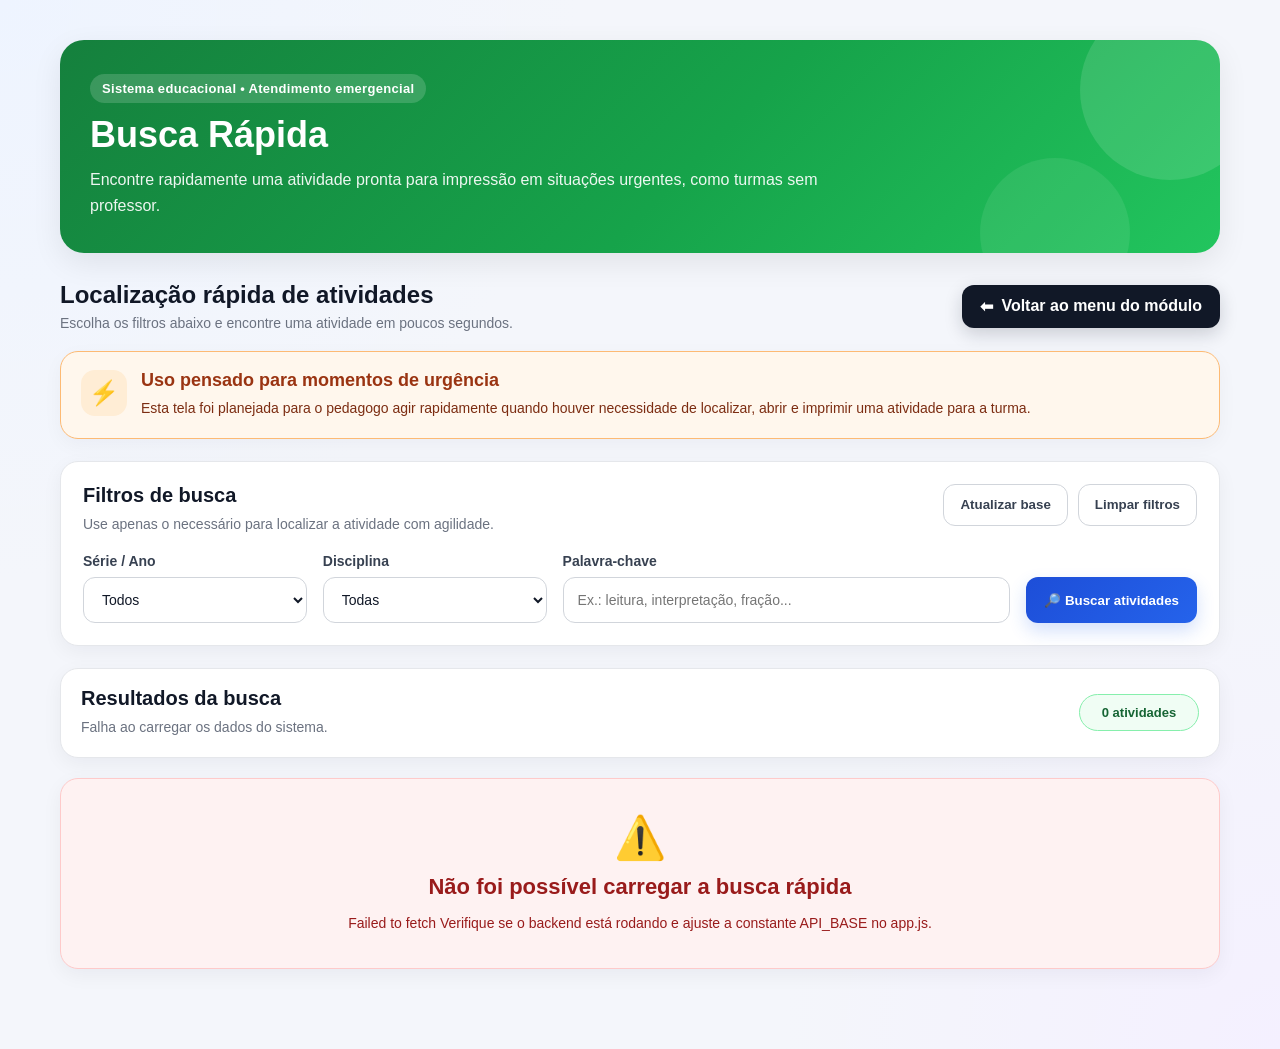
==== busca_rapida/index.html @ accc4c0e "Adiciona tela de busca rapida no sistema de Atividades Escolares" ====
<!DOCTYPE html>
<html lang="pt-BR">
<head>
  <meta charset="UTF-8" />
  <meta name="viewport" content="width=device-width, initial-scale=1.0" />
  <title>Busca Rápida - Atividades Escolares</title>
  <link rel="stylesheet" href="./style.css" />
</head>
<body>
  <div class="container">
    <section class="hero">
      <div class="hero-conteudo">
        <div class="hero-tag">Sistema educacional • Atendimento emergencial</div>
        <h1>Busca Rápida</h1>
        <p>
          Encontre rapidamente uma atividade pronta para impressão em situações
          urgentes, como turmas sem professor.
        </p>
      </div>
    </section>

    <div class="topbar">
      <div>
        <h2>Localização rápida de atividades</h2>
        <p>Escolha os filtros abaixo e encontre uma atividade em poucos segundos.</p>
      </div>

      <a class="btn-voltar" href="../index.html">
        <span>⬅</span>
        <span>Voltar ao menu do módulo</span>
      </a>
    </div>

    <section class="alerta-box">
      <div class="alerta-icone">⚡</div>
      <div>
        <h3>Uso pensado para momentos de urgência</h3>
        <p>
          Esta tela foi planejada para o pedagogo agir rapidamente quando houver
          necessidade de localizar, abrir e imprimir uma atividade para a turma.
        </p>
      </div>
    </section>

    <section class="filtros-card">
      <div class="filtros-header">
        <div>
          <h3>Filtros de busca</h3>
          <p>Use apenas o necessário para localizar a atividade com agilidade.</p>
        </div>

        <div class="filtros-acoes-topo">
          <button id="btnAtualizarBase" class="btn-secundario" type="button">
            Atualizar base
          </button>
          <button id="btnLimpar" class="btn-secundario" type="button">
            Limpar filtros
          </button>
        </div>
      </div>

      <form id="formBusca" class="filtros-grid">
        <div class="campo">
          <label for="serieAno">Série / Ano</label>
          <select id="serieAno" name="serieAno">
            <option value="">Todos</option>
          </select>
        </div>

        <div class="campo">
          <label for="disciplina">Disciplina</label>
          <select id="disciplina" name="disciplina">
            <option value="">Todas</option>
          </select>
        </div>

        <div class="campo campo-chave">
          <label for="palavraChave">Palavra-chave</label>
          <input
            type="text"
            id="palavraChave"
            name="palavraChave"
            placeholder="Ex.: leitura, interpretação, fração..."
          />
        </div>

        <div class="acoes-busca">
          <button id="btnBuscar" class="btn-primario" type="submit">
            🔎 Buscar atividades
          </button>
        </div>
      </form>
    </section>

    <section class="painel-status">
      <div class="status-esquerda">
        <h3>Resultados da busca</h3>
        <p id="textoResumo">Carregando dados do sistema...</p>
      </div>

      <div class="status-direita">
        <span id="badgeQuantidade" class="badge-quantidade">0 atividades</span>
      </div>
    </section>

    <section id="areaCarregando" class="carregando">
      <div class="spinner"></div>
      <p id="textoCarregando">Carregando atividades...</p>
    </section>

    <section id="areaErro" class="erro-box hidden">
      <div class="erro-icone">⚠️</div>
      <div>
        <h3>Não foi possível carregar a busca rápida</h3>
        <p id="textoErro">
          Verifique se o backend está no ar e se a URL da API está correta.
        </p>
      </div>
    </section>

    <section id="areaVazia" class="estado-vazio hidden">
      <div class="estado-vazio-icone">📄</div>
      <h3>Nenhuma atividade encontrada</h3>
      <p>Tente alterar os filtros para ampliar a busca.</p>
    </section>

    <section id="listaResultados" class="resultados-grid hidden"></section>
  </div>

  <script src="./app.js"></script>
</body>
</html>
---- busca_rapida/style.css ----
* {
  box-sizing: border-box;
}

:root {
  --bg: #f4f6fb;
  --card: #ffffff;
  --text: #1f2937;
  --muted: #6b7280;
  --border: #e5e7eb;
  --primary: #2563eb;
  --primary-dark: #1d4ed8;
  --primary-soft: #eff6ff;
  --success-soft: #f0fdf4;
  --success-border: #86efac;
  --warning-soft: #fff7ed;
  --warning-border: #fdba74;
  --danger-soft: #fef2f2;
  --danger-border: #fecaca;
  --danger-text: #991b1b;
  --shadow: 0 10px 30px rgba(0, 0, 0, 0.08);
  --radius: 18px;
}

body {
  margin: 0;
  font-family: Arial, sans-serif;
  background:
    radial-gradient(circle at top left, #eef4ff 0%, transparent 35%),
    radial-gradient(circle at bottom right, #f4f0ff 0%, transparent 30%),
    var(--bg);
  color: var(--text);
}

.container {
  max-width: 1200px;
  margin: 0 auto;
  padding: 40px 20px 60px;
}

.hero {
  background: linear-gradient(135deg, #15803d, #16a34a 55%, #22c55e);
  color: #fff;
  border-radius: 24px;
  padding: 34px 30px;
  box-shadow: var(--shadow);
  margin-bottom: 28px;
  position: relative;
  overflow: hidden;
}

.hero::after {
  content: "";
  position: absolute;
  right: -40px;
  top: -40px;
  width: 180px;
  height: 180px;
  background: rgba(255, 255, 255, 0.12);
  border-radius: 50%;
}

.hero::before {
  content: "";
  position: absolute;
  right: 90px;
  bottom: -55px;
  width: 150px;
  height: 150px;
  background: rgba(255, 255, 255, 0.08);
  border-radius: 50%;
}

.hero-conteudo {
  position: relative;
  z-index: 1;
  max-width: 760px;
}

.hero-tag {
  display: inline-block;
  margin-bottom: 12px;
  padding: 7px 12px;
  border-radius: 999px;
  background: rgba(255, 255, 255, 0.16);
  font-size: 13px;
  font-weight: bold;
  letter-spacing: 0.3px;
}

.hero h1 {
  margin: 0 0 12px;
  font-size: 36px;
  line-height: 1.1;
}

.hero p {
  margin: 0;
  font-size: 16px;
  line-height: 1.65;
  color: rgba(255, 255, 255, 0.92);
}

.topbar {
  display: flex;
  justify-content: space-between;
  align-items: center;
  gap: 16px;
  flex-wrap: wrap;
  margin-bottom: 20px;
}

.topbar h2 {
  margin: 0;
  font-size: 24px;
  color: #111827;
}

.topbar p {
  margin: 6px 0 0;
  color: var(--muted);
  font-size: 14px;
}

.btn-voltar,
.btn-primario,
.btn-secundario,
.btn-acao {
  border: none;
  cursor: pointer;
  text-decoration: none;
  transition: 0.2s;
  font-family: inherit;
}

.btn-voltar {
  display: inline-flex;
  align-items: center;
  gap: 8px;
  color: #fff;
  background: #111827;
  padding: 12px 18px;
  border-radius: 12px;
  font-weight: bold;
  box-shadow: 0 6px 18px rgba(17, 24, 39, 0.18);
}

.btn-voltar:hover,
.btn-primario:hover,
.btn-secundario:hover,
.btn-acao:hover {
  transform: translateY(-1px);
}

.alerta-box {
  display: flex;
  align-items: flex-start;
  gap: 14px;
  margin-bottom: 22px;
  background: var(--warning-soft);
  border: 1px solid var(--warning-border);
  border-radius: 18px;
  padding: 18px 20px;
  box-shadow: 0 6px 20px rgba(15, 23, 42, 0.04);
}

.alerta-icone {
  width: 46px;
  height: 46px;
  border-radius: 14px;
  display: flex;
  align-items: center;
  justify-content: center;
  background: #ffedd5;
  font-size: 24px;
  flex-shrink: 0;
}

.alerta-box h3 {
  margin: 0 0 6px;
  font-size: 18px;
  color: #9a3412;
}

.alerta-box p {
  margin: 0;
  color: #7c2d12;
  line-height: 1.6;
  font-size: 14px;
}

.filtros-card,
.painel-status,
.resultado-card,
.estado-vazio,
.carregando,
.erro-box {
  background: var(--card);
  border: 1px solid var(--border);
  border-radius: var(--radius);
  box-shadow: 0 6px 20px rgba(15, 23, 42, 0.05);
}

.filtros-card {
  padding: 22px;
  margin-bottom: 22px;
}

.filtros-header {
  display: flex;
  justify-content: space-between;
  align-items: flex-start;
  gap: 16px;
  flex-wrap: wrap;
  margin-bottom: 18px;
}

.filtros-acoes-topo {
  display: flex;
  gap: 10px;
  flex-wrap: wrap;
}

.filtros-header h3,
.painel-status h3 {
  margin: 0 0 6px;
  font-size: 20px;
  color: #111827;
}

.filtros-header p,
.painel-status p {
  margin: 0;
  color: var(--muted);
  font-size: 14px;
  line-height: 1.6;
}

.filtros-grid {
  display: grid;
  grid-template-columns: 1fr 1fr 2fr auto;
  gap: 16px;
  align-items: end;
}

.campo {
  display: flex;
  flex-direction: column;
  gap: 8px;
}

.campo label {
  font-size: 14px;
  font-weight: bold;
  color: #374151;
}

.campo input,
.campo select {
  width: 100%;
  height: 46px;
  border: 1px solid #d1d5db;
  border-radius: 12px;
  padding: 0 14px;
  font-size: 14px;
  background: #fff;
  color: #111827;
  outline: none;
  transition: 0.2s;
}

.campo input:focus,
.campo select:focus {
  border-color: #60a5fa;
  box-shadow: 0 0 0 4px rgba(37, 99, 235, 0.10);
}

.acoes-busca {
  display: flex;
  align-items: end;
}

.btn-primario {
  height: 46px;
  padding: 0 18px;
  border-radius: 12px;
  background: linear-gradient(135deg, var(--primary-dark), var(--primary));
  color: #fff;
  font-weight: bold;
  box-shadow: 0 8px 18px rgba(37, 99, 235, 0.20);
}

.btn-secundario {
  height: 42px;
  padding: 0 16px;
  border-radius: 12px;
  background: #fff;
  color: #374151;
  border: 1px solid #d1d5db;
  font-weight: bold;
}

.painel-status {
  padding: 18px 20px;
  margin-bottom: 20px;
  display: flex;
  justify-content: space-between;
  gap: 16px;
  align-items: center;
  flex-wrap: wrap;
}

.badge-quantidade {
  display: inline-flex;
  align-items: center;
  justify-content: center;
  min-width: 120px;
  padding: 10px 14px;
  border-radius: 999px;
  background: var(--success-soft);
  border: 1px solid var(--success-border);
  color: #166534;
  font-weight: bold;
  font-size: 13px;
}

.carregando,
.estado-vazio,
.erro-box {
  padding: 34px 20px;
  text-align: center;
  margin-bottom: 20px;
}

.carregando p,
.estado-vazio p,
.erro-box p {
  margin: 12px 0 0;
  color: var(--muted);
  font-size: 14px;
  line-height: 1.6;
}

.estado-vazio h3,
.erro-box h3 {
  margin: 12px 0 0;
  font-size: 22px;
  color: #111827;
}

.estado-vazio-icone,
.erro-icone {
  font-size: 42px;
}

.erro-box {
  background: var(--danger-soft);
  border-color: var(--danger-border);
}

.erro-box h3,
.erro-box p {
  color: var(--danger-text);
}

.spinner {
  width: 34px;
  height: 34px;
  margin: 0 auto;
  border: 4px solid #dbeafe;
  border-top: 4px solid var(--primary);
  border-radius: 50%;
  animation: girar 0.8s linear infinite;
}

@keyframes girar {
  to {
    transform: rotate(360deg);
  }
}

.resultados-grid {
  display: grid;
  grid-template-columns: repeat(auto-fit, minmax(320px, 1fr));
  gap: 18px;
}

.resultado-card {
  padding: 20px;
  display: flex;
  flex-direction: column;
  gap: 16px;
}

.resultado-topo {
  display: flex;
  justify-content: space-between;
  align-items: flex-start;
  gap: 12px;
}

.resultado-titulo {
  margin: 0;
  font-size: 20px;
  color: #111827;
}

.resultado-id {
  display: inline-block;
  margin-top: 6px;
  font-size: 12px;
  font-weight: bold;
  color: var(--primary);
  background: var(--primary-soft);
  border-radius: 999px;
  padding: 6px 10px;
}

.resultado-tags {
  display: flex;
  gap: 8px;
  flex-wrap: wrap;
}

.tag {
  display: inline-flex;
  align-items: center;
  padding: 7px 10px;
  border-radius: 999px;
  font-size: 12px;
  font-weight: bold;
  background: #f3f4f6;
  color: #374151;
}

.resultado-descricao {
  margin: 0;
  color: var(--muted);
  line-height: 1.6;
  font-size: 14px;
  min-height: 44px;
}

.resultado-acoes {
  display: flex;
  gap: 10px;
  flex-wrap: wrap;
}

.btn-acao {
  flex: 1;
  min-width: 130px;
  height: 42px;
  border-radius: 12px;
  font-weight: bold;
}

.btn-visualizar {
  background: var(--primary-soft);
  color: var(--primary-dark);
  border: 1px solid #bfdbfe;
}

.btn-imprimir {
  background: #f9fafb;
  color: #111827;
  border: 1px solid #d1d5db;
}

.btn-acao:disabled {
  opacity: 0.55;
  cursor: not-allowed;
  transform: none;
}

.hidden {
  display: none !important;
}

@media (max-width: 900px) {
  .filtros-grid {
    grid-template-columns: 1fr 1fr;
  }

  .campo-chave {
    grid-column: 1 / -1;
  }

  .acoes-busca {
    grid-column: 1 / -1;
  }

  .btn-primario {
    width: 100%;
  }
}

@media (max-width: 768px) {
  .container {
    padding: 20px 14px 40px;
  }

  .hero {
    padding: 26px 20px;
    border-radius: 18px;
  }

  .hero h1 {
    font-size: 28px;
  }

  .topbar h2 {
    font-size: 22px;
  }

  .btn-voltar {
    width: 100%;
    justify-content: center;
  }

  .filtros-grid {
    grid-template-columns: 1fr;
  }

  .resultado-acoes {
    flex-direction: column;
  }

  .btn-acao {
    width: 100%;
  }
}
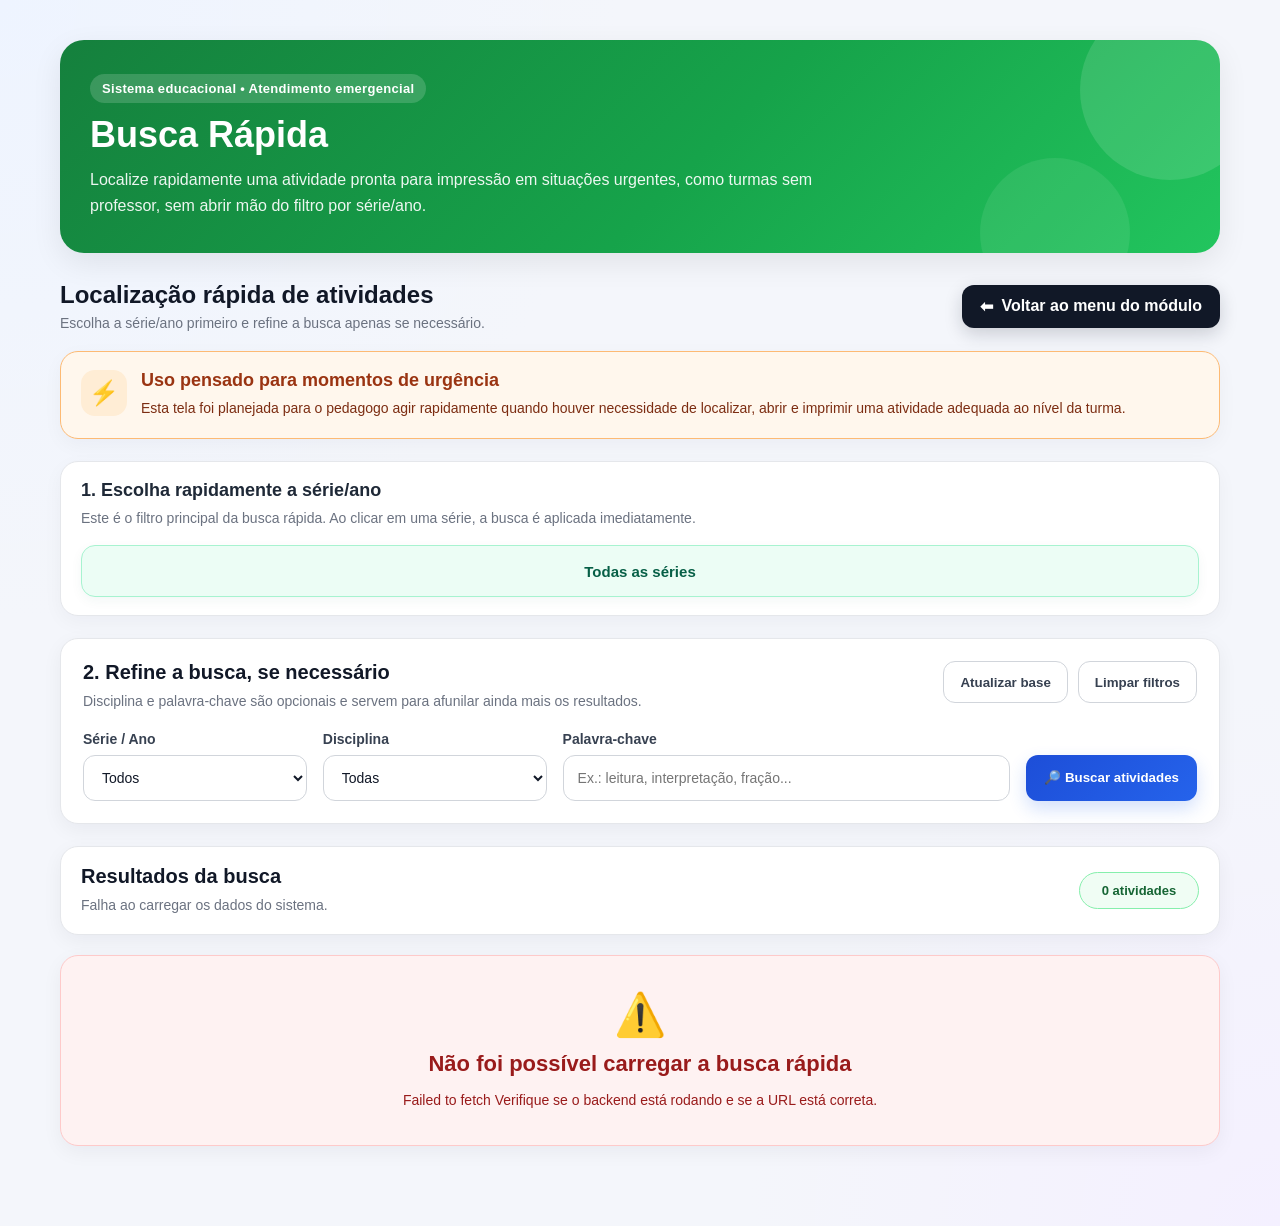
==== commit 04382d00: "Evolui busca rapida com botoes de serie" ====
--- a/busca_rapida/index.html
+++ b/busca_rapida/index.html
@@ -13,8 +13,8 @@
         <div class="hero-tag">Sistema educacional • Atendimento emergencial</div>
         <h1>Busca Rápida</h1>
         <p>
-          Encontre rapidamente uma atividade pronta para impressão em situações
-          urgentes, como turmas sem professor.
+          Localize rapidamente uma atividade pronta para impressão em situações
+          urgentes, como turmas sem professor, sem abrir mão do filtro por série/ano.
         </p>
       </div>
     </section>
@@ -22,7 +22,9 @@
     <div class="topbar">
       <div>
         <h2>Localização rápida de atividades</h2>
-        <p>Escolha os filtros abaixo e encontre uma atividade em poucos segundos.</p>
+        <p>
+          Escolha a série/ano primeiro e refine a busca apenas se necessário.
+        </p>
       </div>
 
       <a class="btn-voltar" href="../index.html">
@@ -37,16 +39,34 @@
         <h3>Uso pensado para momentos de urgência</h3>
         <p>
           Esta tela foi planejada para o pedagogo agir rapidamente quando houver
-          necessidade de localizar, abrir e imprimir uma atividade para a turma.
+          necessidade de localizar, abrir e imprimir uma atividade adequada ao nível
+          da turma.
         </p>
+      </div>
+    </section>
+
+    <section class="series-box">
+      <div class="series-header">
+        <div>
+          <h3>1. Escolha rapidamente a série/ano</h3>
+          <p>
+            Este é o filtro principal da busca rápida. Ao clicar em uma série, a busca é aplicada imediatamente.
+          </p>
+        </div>
+      </div>
+
+      <div id="botoesSeries" class="series-grid">
+        <button type="button" class="btn-serie" data-id="">Todas as séries</button>
       </div>
     </section>
 
     <section class="filtros-card">
       <div class="filtros-header">
         <div>
-          <h3>Filtros de busca</h3>
-          <p>Use apenas o necessário para localizar a atividade com agilidade.</p>
+          <h3>2. Refine a busca, se necessário</h3>
+          <p>
+            Disciplina e palavra-chave são opcionais e servem para afunilar ainda mais os resultados.
+          </p>
         </div>
 
         <div class="filtros-acoes-topo">
@@ -131,4 +151,3 @@
 </body>
 </html>
 
-
--- a/busca_rapida/style.css
+++ b/busca_rapida/style.css
@@ -18,6 +18,11 @@
   --danger-soft: #fef2f2;
   --danger-border: #fecaca;
   --danger-text: #991b1b;
+  --series-bg: #ecfdf5;
+  --series-border: #a7f3d0;
+  --series-text: #065f46;
+  --series-active-bg: #16a34a;
+  --series-active-text: #ffffff;
   --shadow: 0 10px 30px rgba(0, 0, 0, 0.08);
   --radius: 18px;
 }
@@ -125,7 +130,8 @@
 .btn-voltar,
 .btn-primario,
 .btn-secundario,
-.btn-acao {
+.btn-acao,
+.btn-serie {
   border: none;
   cursor: pointer;
   text-decoration: none;
@@ -148,20 +154,25 @@
 .btn-voltar:hover,
 .btn-primario:hover,
 .btn-secundario:hover,
-.btn-acao:hover {
+.btn-acao:hover,
+.btn-serie:hover {
   transform: translateY(-1px);
 }
 
-.alerta-box {
+.alerta-box,
+.series-box {
   display: flex;
   align-items: flex-start;
   gap: 14px;
   margin-bottom: 22px;
-  background: var(--warning-soft);
-  border: 1px solid var(--warning-border);
   border-radius: 18px;
   padding: 18px 20px;
   box-shadow: 0 6px 20px rgba(15, 23, 42, 0.04);
+}
+
+.alerta-box {
+  background: var(--warning-soft);
+  border: 1px solid var(--warning-border);
 }
 
 .alerta-icone {
@@ -176,9 +187,13 @@
   flex-shrink: 0;
 }
 
-.alerta-box h3 {
+.alerta-box h3,
+.series-box h3 {
   margin: 0 0 6px;
   font-size: 18px;
+}
+
+.alerta-box h3 {
   color: #9a3412;
 }
 
@@ -187,6 +202,45 @@
   color: #7c2d12;
   line-height: 1.6;
   font-size: 14px;
+}
+
+.series-box {
+  display: block;
+  background: #ffffff;
+  border: 1px solid var(--border);
+}
+
+.series-header p {
+  margin: 0;
+  color: var(--muted);
+  line-height: 1.6;
+  font-size: 14px;
+}
+
+.series-grid {
+  display: grid;
+  grid-template-columns: repeat(auto-fit, minmax(140px, 1fr));
+  gap: 12px;
+  margin-top: 16px;
+}
+
+.btn-serie {
+  min-height: 52px;
+  padding: 12px 14px;
+  border-radius: 14px;
+  background: var(--series-bg);
+  color: var(--series-text);
+  border: 1px solid var(--series-border);
+  font-weight: bold;
+  font-size: 15px;
+  box-shadow: 0 4px 12px rgba(6, 95, 70, 0.05);
+}
+
+.btn-serie.ativo {
+  background: var(--series-active-bg);
+  color: var(--series-active-text);
+  border-color: var(--series-active-bg);
+  box-shadow: 0 8px 18px rgba(22, 163, 74, 0.22);
 }
 
 .filtros-card,
@@ -381,7 +435,7 @@
 
 .resultados-grid {
   display: grid;
-  grid-template-columns: repeat(auto-fit, minmax(320px, 1fr));
+  grid-template-columns: repeat(auto-fit, minmax(340px, 1fr));
   gap: 18px;
 }
 
@@ -529,5 +583,9 @@
   .btn-acao {
     width: 100%;
   }
-}
-
+
+  .series-grid {
+    grid-template-columns: 1fr 1fr;
+  }
+}
+
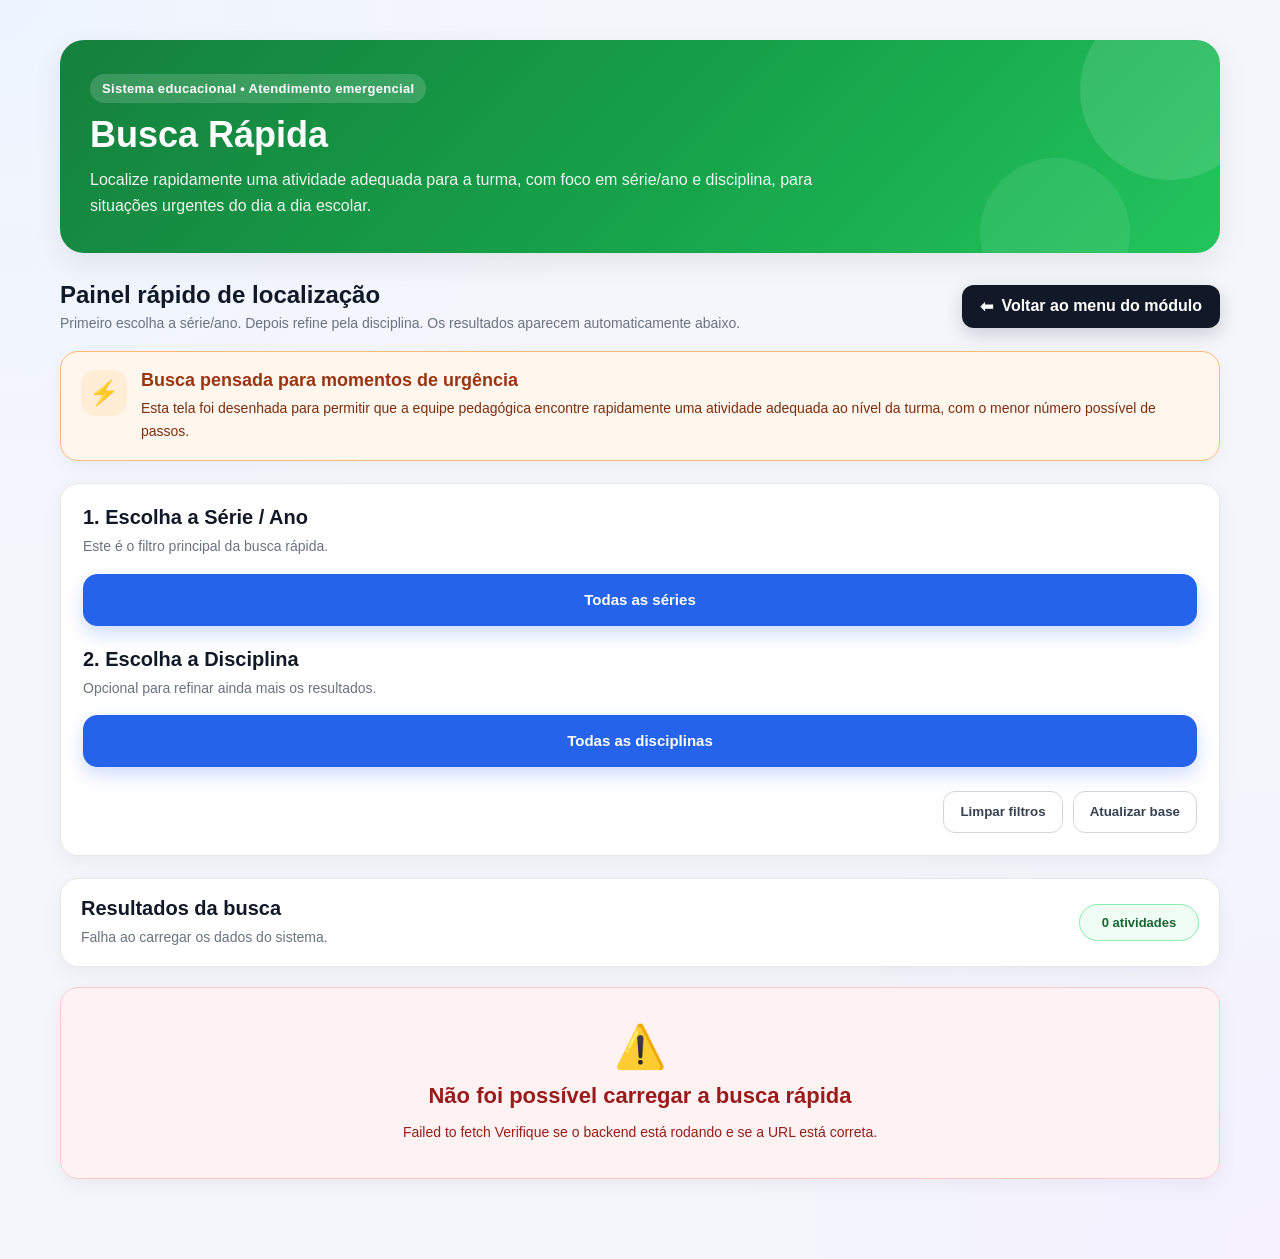
==== commit 5105b719: "Ordena series disciplinas e atividades na busca rapida" ====
--- a/busca_rapida/index.html
+++ b/busca_rapida/index.html
@@ -13,17 +13,18 @@
         <div class="hero-tag">Sistema educacional • Atendimento emergencial</div>
         <h1>Busca Rápida</h1>
         <p>
-          Localize rapidamente uma atividade pronta para impressão em situações
-          urgentes, como turmas sem professor, sem abrir mão do filtro por série/ano.
+          Localize rapidamente uma atividade adequada para a turma, com foco em
+          série/ano e disciplina, para situações urgentes do dia a dia escolar.
         </p>
       </div>
     </section>
 
     <div class="topbar">
       <div>
-        <h2>Localização rápida de atividades</h2>
+        <h2>Painel rápido de localização</h2>
         <p>
-          Escolha a série/ano primeiro e refine a busca apenas se necessário.
+          Primeiro escolha a série/ano. Depois refine pela disciplina. Os resultados
+          aparecem automaticamente abaixo.
         </p>
       </div>
 
@@ -36,80 +37,50 @@
     <section class="alerta-box">
       <div class="alerta-icone">⚡</div>
       <div>
-        <h3>Uso pensado para momentos de urgência</h3>
+        <h3>Busca pensada para momentos de urgência</h3>
         <p>
-          Esta tela foi planejada para o pedagogo agir rapidamente quando houver
-          necessidade de localizar, abrir e imprimir uma atividade adequada ao nível
-          da turma.
+          Esta tela foi desenhada para permitir que a equipe pedagógica encontre
+          rapidamente uma atividade adequada ao nível da turma, com o menor número
+          possível de passos.
         </p>
       </div>
     </section>
 
-    <section class="series-box">
-      <div class="series-header">
-        <div>
-          <h3>1. Escolha rapidamente a série/ano</h3>
-          <p>
-            Este é o filtro principal da busca rápida. Ao clicar em uma série, a busca é aplicada imediatamente.
-          </p>
-        </div>
-      </div>
-
-      <div id="botoesSeries" class="series-grid">
-        <button type="button" class="btn-serie" data-id="">Todas as séries</button>
-      </div>
-    </section>
-
-    <section class="filtros-card">
-      <div class="filtros-header">
-        <div>
-          <h3>2. Refine a busca, se necessário</h3>
-          <p>
-            Disciplina e palavra-chave são opcionais e servem para afunilar ainda mais os resultados.
-          </p>
+    <section class="filtros-rapidos-card">
+      <div class="bloco-filtro">
+        <div class="bloco-filtro-header">
+          <h3>1. Escolha a Série / Ano</h3>
+          <p>Este é o filtro principal da busca rápida.</p>
         </div>
 
-        <div class="filtros-acoes-topo">
-          <button id="btnAtualizarBase" class="btn-secundario" type="button">
-            Atualizar base
-          </button>
-          <button id="btnLimpar" class="btn-secundario" type="button">
-            Limpar filtros
+        <div id="botoesSeries" class="botoes-grid">
+          <button type="button" class="btn-filtro ativo" data-tipo="serie" data-id="">
+            Todas as séries
           </button>
         </div>
       </div>
 
-      <form id="formBusca" class="filtros-grid">
-        <div class="campo">
-          <label for="serieAno">Série / Ano</label>
-          <select id="serieAno" name="serieAno">
-            <option value="">Todos</option>
-          </select>
+      <div class="bloco-filtro">
+        <div class="bloco-filtro-header">
+          <h3>2. Escolha a Disciplina</h3>
+          <p>Opcional para refinar ainda mais os resultados.</p>
         </div>
 
-        <div class="campo">
-          <label for="disciplina">Disciplina</label>
-          <select id="disciplina" name="disciplina">
-            <option value="">Todas</option>
-          </select>
-        </div>
-
-        <div class="campo campo-chave">
-          <label for="palavraChave">Palavra-chave</label>
-          <input
-            type="text"
-            id="palavraChave"
-            name="palavraChave"
-            placeholder="Ex.: leitura, interpretação, fração..."
-          />
-        </div>
-
-        <div class="acoes-busca">
-          <button id="btnBuscar" class="btn-primario" type="submit">
-            🔎 Buscar atividades
+        <div id="botoesDisciplinas" class="botoes-grid">
+          <button type="button" class="btn-filtro ativo" data-tipo="disciplina" data-id="">
+            Todas as disciplinas
           </button>
         </div>
-      </form>
+      </div>
+
+      <div class="acoes-topo">
+        <button id="btnLimpar" class="btn-secundario" type="button">
+          Limpar filtros
+        </button>
+        <button id="btnAtualizarBase" class="btn-secundario" type="button">
+          Atualizar base
+        </button>
+      </div>
     </section>
 
     <section class="painel-status">
--- a/busca_rapida/style.css
+++ b/busca_rapida/style.css
@@ -18,11 +18,11 @@
   --danger-soft: #fef2f2;
   --danger-border: #fecaca;
   --danger-text: #991b1b;
-  --series-bg: #ecfdf5;
-  --series-border: #a7f3d0;
-  --series-text: #065f46;
-  --series-active-bg: #16a34a;
-  --series-active-text: #ffffff;
+  --filter-bg: #f8fafc;
+  --filter-border: #dbeafe;
+  --filter-text: #1e40af;
+  --filter-active-bg: #2563eb;
+  --filter-active-text: #ffffff;
   --shadow: 0 10px 30px rgba(0, 0, 0, 0.08);
   --radius: 18px;
 }
@@ -128,10 +128,9 @@
 }
 
 .btn-voltar,
-.btn-primario,
 .btn-secundario,
 .btn-acao,
-.btn-serie {
+.btn-filtro {
   border: none;
   cursor: pointer;
   text-decoration: none;
@@ -152,27 +151,22 @@
 }
 
 .btn-voltar:hover,
-.btn-primario:hover,
 .btn-secundario:hover,
 .btn-acao:hover,
-.btn-serie:hover {
+.btn-filtro:hover {
   transform: translateY(-1px);
 }
 
-.alerta-box,
-.series-box {
+.alerta-box {
   display: flex;
   align-items: flex-start;
   gap: 14px;
   margin-bottom: 22px;
+  background: var(--warning-soft);
+  border: 1px solid var(--warning-border);
   border-radius: 18px;
   padding: 18px 20px;
   box-shadow: 0 6px 20px rgba(15, 23, 42, 0.04);
-}
-
-.alerta-box {
-  background: var(--warning-soft);
-  border: 1px solid var(--warning-border);
 }
 
 .alerta-icone {
@@ -187,13 +181,9 @@
   flex-shrink: 0;
 }
 
-.alerta-box h3,
-.series-box h3 {
+.alerta-box h3 {
   margin: 0 0 6px;
   font-size: 18px;
-}
-
-.alerta-box h3 {
   color: #9a3412;
 }
 
@@ -204,46 +194,7 @@
   font-size: 14px;
 }
 
-.series-box {
-  display: block;
-  background: #ffffff;
-  border: 1px solid var(--border);
-}
-
-.series-header p {
-  margin: 0;
-  color: var(--muted);
-  line-height: 1.6;
-  font-size: 14px;
-}
-
-.series-grid {
-  display: grid;
-  grid-template-columns: repeat(auto-fit, minmax(140px, 1fr));
-  gap: 12px;
-  margin-top: 16px;
-}
-
-.btn-serie {
-  min-height: 52px;
-  padding: 12px 14px;
-  border-radius: 14px;
-  background: var(--series-bg);
-  color: var(--series-text);
-  border: 1px solid var(--series-border);
-  font-weight: bold;
-  font-size: 15px;
-  box-shadow: 0 4px 12px rgba(6, 95, 70, 0.05);
-}
-
-.btn-serie.ativo {
-  background: var(--series-active-bg);
-  color: var(--series-active-text);
-  border-color: var(--series-active-bg);
-  box-shadow: 0 8px 18px rgba(22, 163, 74, 0.22);
-}
-
-.filtros-card,
+.filtros-rapidos-card,
 .painel-status,
 .resultado-card,
 .estado-vazio,
@@ -255,34 +206,23 @@
   box-shadow: 0 6px 20px rgba(15, 23, 42, 0.05);
 }
 
-.filtros-card {
+.filtros-rapidos-card {
   padding: 22px;
   margin-bottom: 22px;
 }
 
-.filtros-header {
-  display: flex;
-  justify-content: space-between;
-  align-items: flex-start;
-  gap: 16px;
-  flex-wrap: wrap;
-  margin-bottom: 18px;
-}
-
-.filtros-acoes-topo {
-  display: flex;
-  gap: 10px;
-  flex-wrap: wrap;
-}
-
-.filtros-header h3,
+.bloco-filtro + .bloco-filtro {
+  margin-top: 22px;
+}
+
+.bloco-filtro-header h3,
 .painel-status h3 {
   margin: 0 0 6px;
   font-size: 20px;
   color: #111827;
 }
 
-.filtros-header p,
+.bloco-filtro-header p,
 .painel-status p {
   margin: 0;
   color: var(--muted);
@@ -290,58 +230,38 @@
   line-height: 1.6;
 }
 
-.filtros-grid {
+.botoes-grid {
   display: grid;
-  grid-template-columns: 1fr 1fr 2fr auto;
-  gap: 16px;
-  align-items: end;
-}
-
-.campo {
-  display: flex;
-  flex-direction: column;
-  gap: 8px;
-}
-
-.campo label {
-  font-size: 14px;
-  font-weight: bold;
-  color: #374151;
-}
-
-.campo input,
-.campo select {
-  width: 100%;
-  height: 46px;
-  border: 1px solid #d1d5db;
-  border-radius: 12px;
-  padding: 0 14px;
-  font-size: 14px;
-  background: #fff;
-  color: #111827;
-  outline: none;
-  transition: 0.2s;
-}
-
-.campo input:focus,
-.campo select:focus {
-  border-color: #60a5fa;
-  box-shadow: 0 0 0 4px rgba(37, 99, 235, 0.10);
-}
-
-.acoes-busca {
-  display: flex;
-  align-items: end;
-}
-
-.btn-primario {
-  height: 46px;
-  padding: 0 18px;
-  border-radius: 12px;
-  background: linear-gradient(135deg, var(--primary-dark), var(--primary));
-  color: #fff;
-  font-weight: bold;
-  box-shadow: 0 8px 18px rgba(37, 99, 235, 0.20);
+  grid-template-columns: repeat(auto-fit, minmax(170px, 1fr));
+  gap: 12px;
+  margin-top: 16px;
+}
+
+.btn-filtro {
+  min-height: 52px;
+  padding: 12px 14px;
+  border-radius: 14px;
+  background: var(--filter-bg);
+  color: var(--filter-text);
+  border: 1px solid var(--filter-border);
+  font-weight: bold;
+  font-size: 15px;
+  box-shadow: 0 4px 12px rgba(37, 99, 235, 0.06);
+}
+
+.btn-filtro.ativo {
+  background: var(--filter-active-bg);
+  color: var(--filter-active-text);
+  border-color: var(--filter-active-bg);
+  box-shadow: 0 8px 18px rgba(37, 99, 235, 0.22);
+}
+
+.acoes-topo {
+  display: flex;
+  gap: 10px;
+  flex-wrap: wrap;
+  justify-content: flex-end;
+  margin-top: 24px;
 }
 
 .btn-secundario {
@@ -531,24 +451,6 @@
   display: none !important;
 }
 
-@media (max-width: 900px) {
-  .filtros-grid {
-    grid-template-columns: 1fr 1fr;
-  }
-
-  .campo-chave {
-    grid-column: 1 / -1;
-  }
-
-  .acoes-busca {
-    grid-column: 1 / -1;
-  }
-
-  .btn-primario {
-    width: 100%;
-  }
-}
-
 @media (max-width: 768px) {
   .container {
     padding: 20px 14px 40px;
@@ -572,10 +474,6 @@
     justify-content: center;
   }
 
-  .filtros-grid {
-    grid-template-columns: 1fr;
-  }
-
   .resultado-acoes {
     flex-direction: column;
   }
@@ -584,8 +482,17 @@
     width: 100%;
   }
 
-  .series-grid {
+  .botoes-grid {
     grid-template-columns: 1fr 1fr;
   }
-}
-
+
+  .acoes-topo {
+    justify-content: stretch;
+  }
+
+  .acoes-topo .btn-secundario {
+    flex: 1;
+  }
+}
+
+
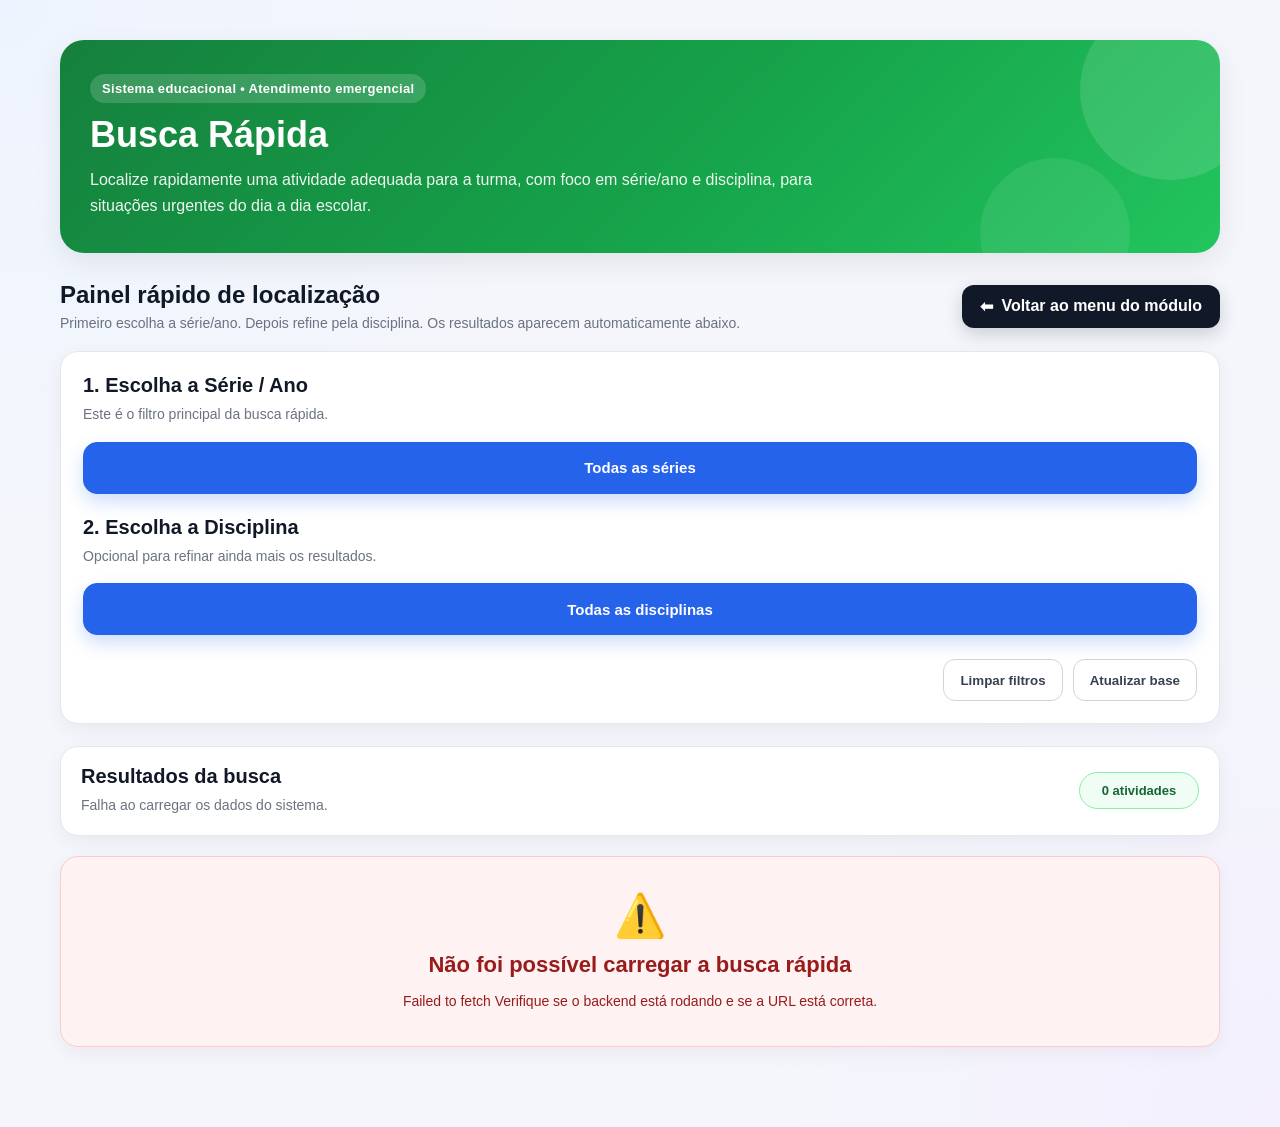
==== commit 9618f8ac: "Melhoria mobile: remove alertas que atrapalhavam visualização" ====
--- a/busca_rapida/index.html
+++ b/busca_rapida/index.html
@@ -33,18 +33,6 @@
         <span>Voltar ao menu do módulo</span>
       </a>
     </div>
-
-    <section class="alerta-box">
-      <div class="alerta-icone">⚡</div>
-      <div>
-        <h3>Busca pensada para momentos de urgência</h3>
-        <p>
-          Esta tela foi desenhada para permitir que a equipe pedagógica encontre
-          rapidamente uma atividade adequada ao nível da turma, com o menor número
-          possível de passos.
-        </p>
-      </div>
-    </section>
 
     <section class="filtros-rapidos-card">
       <div class="bloco-filtro">
@@ -118,6 +106,37 @@
     <section id="listaResultados" class="resultados-grid hidden"></section>
   </div>
 
+  <div id="modalImpressao" class="modal-overlay hidden">
+    <div class="modal-card">
+      <div class="modal-header">
+        <h3>🖨️ Imprimir atividade</h3>
+        <button id="btnFecharModal" class="btn-fechar-modal" type="button">✕</button>
+      </div>
+
+      <div class="modal-body">
+        <p class="modal-titulo" id="modalTituloAtividade">Atividade</p>
+        <p class="modal-subtitulo">
+          Se informar a turma, a utilização será registrada no histórico.
+          Se não informar, a atividade será apenas aberta para impressão.
+        </p>
+
+        <div class="campo-modal">
+          <label for="selectTurmaModal">Turma (opcional)</label>
+          <select id="selectTurmaModal">
+            <option value="">Imprimir sem registrar utilização</option>
+          </select>
+        </div>
+      </div>
+
+      <div class="modal-footer">
+        <button id="btnCancelarModal" class="btn-secundario" type="button">Cancelar</button>
+        <button id="btnConfirmarImpressao" class="btn-modal-primario" type="button">
+          Imprimir
+        </button>
+      </div>
+    </div>
+  </div>
+
   <script src="./app.js"></script>
 </body>
 </html>
--- a/busca_rapida/style.css
+++ b/busca_rapida/style.css
@@ -130,7 +130,9 @@
 .btn-voltar,
 .btn-secundario,
 .btn-acao,
-.btn-filtro {
+.btn-filtro,
+.btn-modal-primario,
+.btn-fechar-modal {
   border: none;
   cursor: pointer;
   text-decoration: none;
@@ -153,7 +155,9 @@
 .btn-voltar:hover,
 .btn-secundario:hover,
 .btn-acao:hover,
-.btn-filtro:hover {
+.btn-filtro:hover,
+.btn-modal-primario:hover,
+.btn-fechar-modal:hover {
   transform: translateY(-1px);
 }
 
@@ -447,6 +451,112 @@
   transform: none;
 }
 
+.modal-overlay {
+  position: fixed;
+  inset: 0;
+  background: rgba(15, 23, 42, 0.45);
+  display: flex;
+  align-items: center;
+  justify-content: center;
+  padding: 20px;
+  z-index: 9999;
+}
+
+.modal-card {
+  width: 100%;
+  max-width: 520px;
+  background: #fff;
+  border-radius: 20px;
+  box-shadow: 0 24px 50px rgba(15, 23, 42, 0.22);
+  overflow: hidden;
+}
+
+.modal-header {
+  display: flex;
+  justify-content: space-between;
+  align-items: center;
+  padding: 18px 20px;
+  border-bottom: 1px solid #e5e7eb;
+}
+
+.modal-header h3 {
+  margin: 0;
+  font-size: 20px;
+  color: #111827;
+}
+
+.btn-fechar-modal {
+  width: 38px;
+  height: 38px;
+  border-radius: 10px;
+  background: #f3f4f6;
+  color: #111827;
+  font-size: 16px;
+}
+
+.modal-body {
+  padding: 20px;
+}
+
+.modal-titulo {
+  margin: 0 0 8px;
+  font-size: 18px;
+  font-weight: bold;
+  color: #111827;
+}
+
+.modal-subtitulo {
+  margin: 0 0 18px;
+  font-size: 14px;
+  line-height: 1.6;
+  color: var(--muted);
+}
+
+.campo-modal {
+  display: flex;
+  flex-direction: column;
+  gap: 8px;
+}
+
+.campo-modal label {
+  font-size: 14px;
+  font-weight: bold;
+  color: #374151;
+}
+
+.campo-modal select {
+  height: 46px;
+  border: 1px solid #d1d5db;
+  border-radius: 12px;
+  padding: 0 14px;
+  font-size: 14px;
+  background: #fff;
+  color: #111827;
+  outline: none;
+}
+
+.campo-modal select:focus {
+  border-color: #60a5fa;
+  box-shadow: 0 0 0 4px rgba(37, 99, 235, 0.10);
+}
+
+.modal-footer {
+  display: flex;
+  justify-content: flex-end;
+  gap: 10px;
+  padding: 18px 20px 20px;
+  border-top: 1px solid #e5e7eb;
+}
+
+.btn-modal-primario {
+  height: 42px;
+  padding: 0 18px;
+  border-radius: 12px;
+  background: linear-gradient(135deg, var(--primary-dark), var(--primary));
+  color: #fff;
+  font-weight: bold;
+}
+
 .hidden {
   display: none !important;
 }
@@ -493,6 +603,14 @@
   .acoes-topo .btn-secundario {
     flex: 1;
   }
-}
-
-
+
+  .modal-footer {
+    flex-direction: column;
+  }
+
+  .btn-modal-primario,
+  .modal-footer .btn-secundario {
+    width: 100%;
+  }
+}
+
